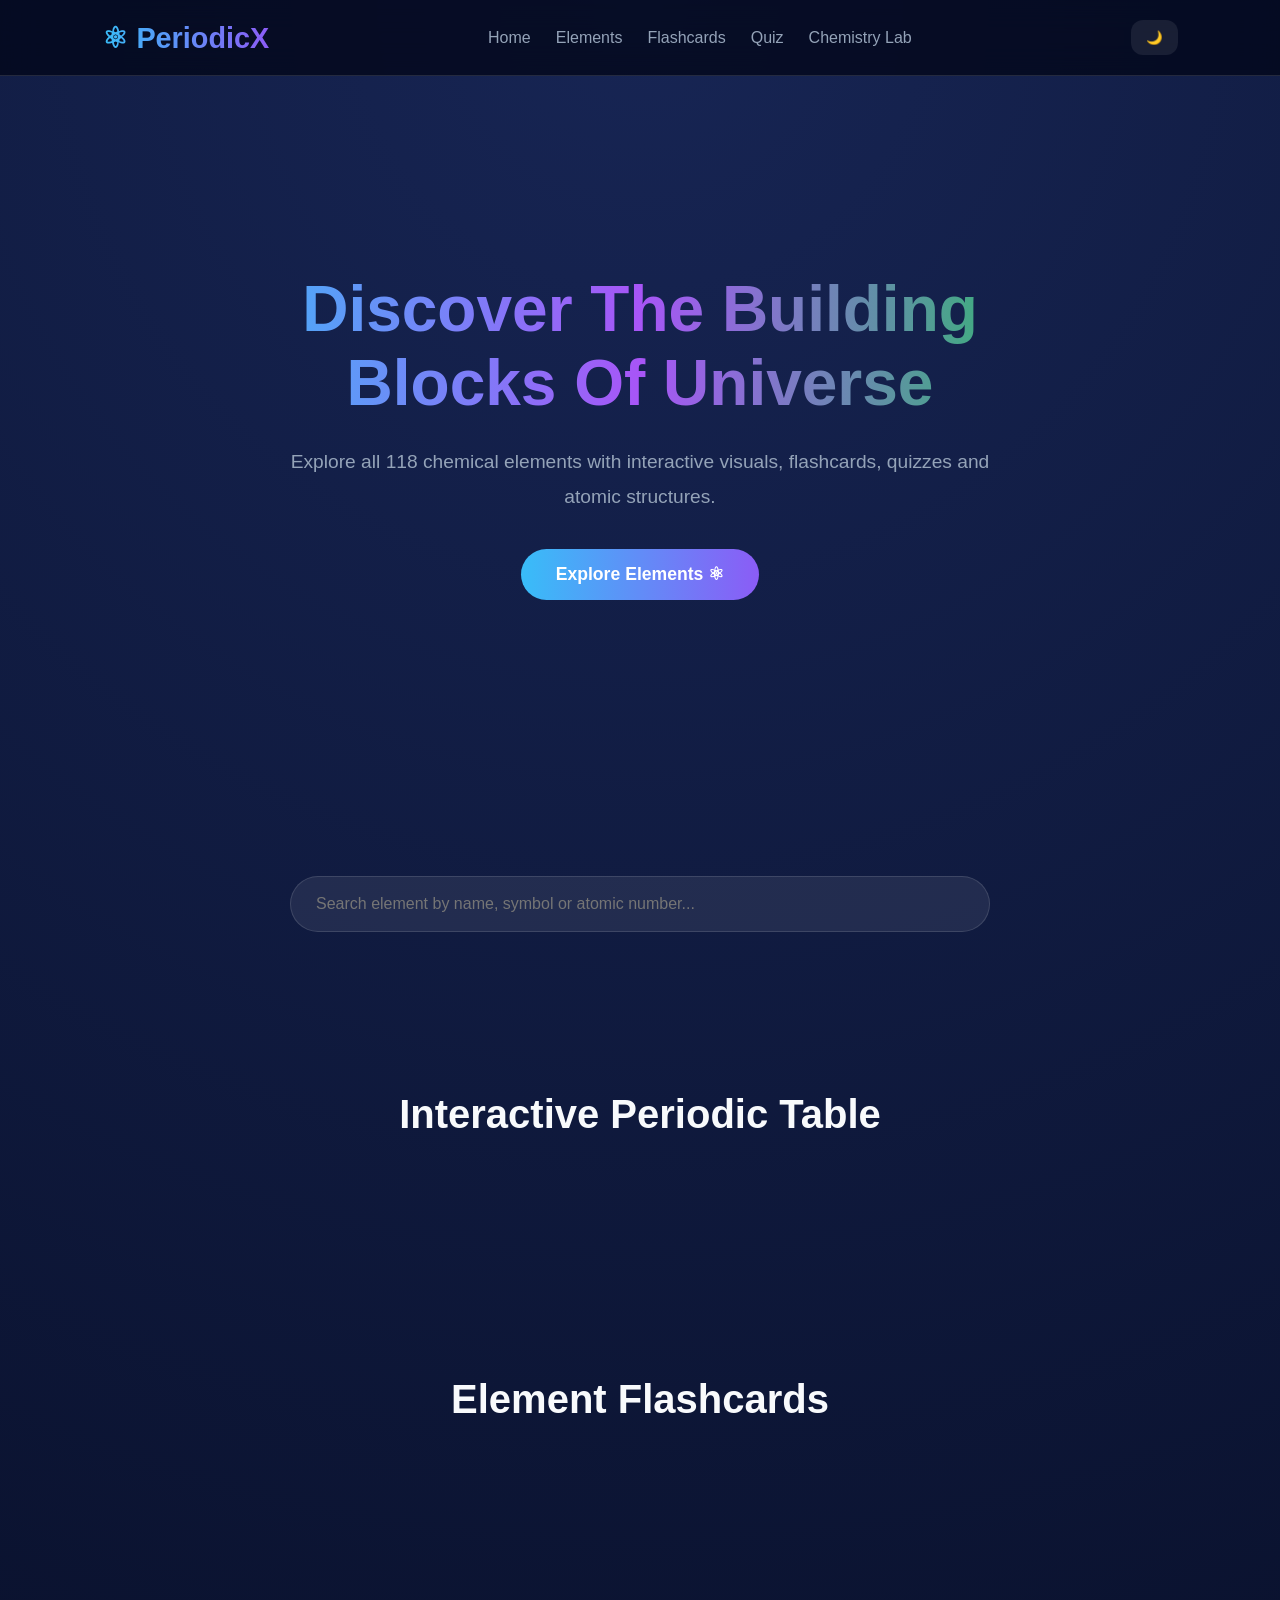
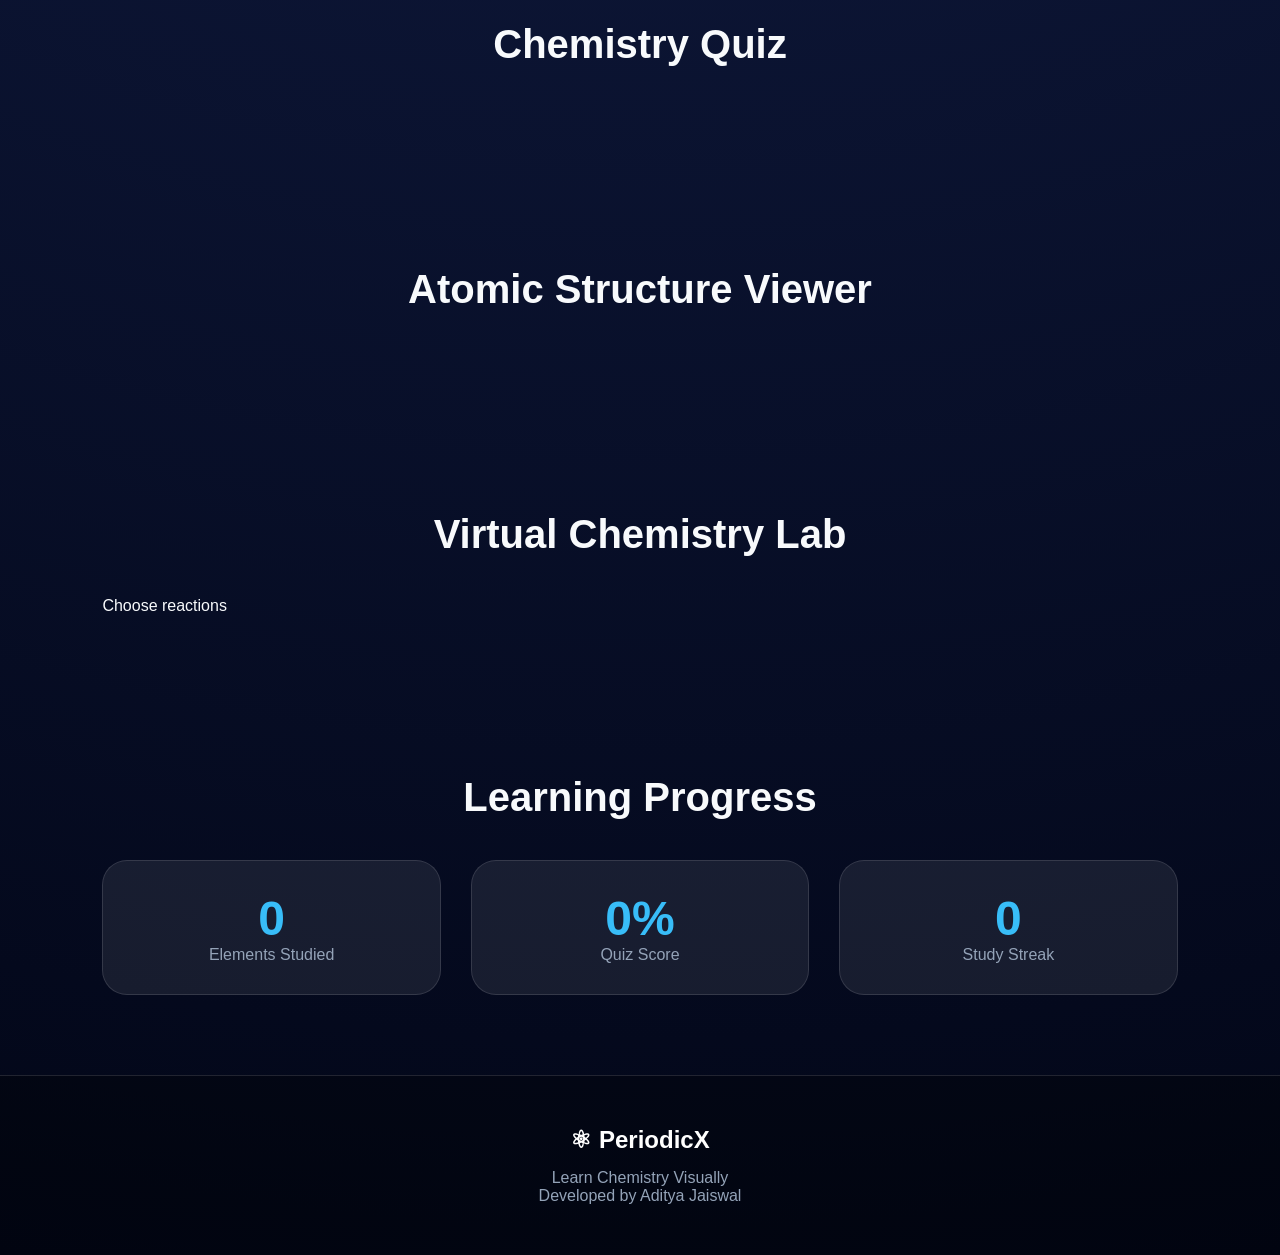
==== index.html @ 6591251f "i am updating the new code!" ====
<!DOCTYPE html>
<html lang="en">

<head>

<meta charset="UTF-8">

<meta name="viewport" content="width=device-width, initial-scale=1.0">

<title>PeriodicX | Interactive Periodic Table</title>


<!-- CSS -->

<link rel="stylesheet" href="css/style.css">

<link rel="stylesheet" href="css/periodic.css">

<link rel="stylesheet" href="css/elements.css">

<link rel="stylesheet" href="css/flashcards.css">

<link rel="stylesheet" href="css/quiz.css">

<link rel="stylesheet" href="css/atom.css">

<link rel="stylesheet" href="css/lab.css">

<link rel="stylesheet" href="css/responsive.css">


<!-- PWA -->

<link rel="manifest" href="manifest.json">


</head>


<body>


<!-- =========================
 NAVBAR
========================= -->


<header class="navbar">


<div class="logo">

⚛ PeriodicX

</div>


<nav>

<a href="#home">
Home
</a>


<a href="#elements">
Elements
</a>


<a href="#flashcards">
Flashcards
</a>


<a href="#quiz">
Quiz
</a>


<a href="#lab">
Chemistry Lab
</a>


</nav>


<button id="themeBtn">

🌙

</button>


</header>




<!-- =========================
 HERO
========================= -->


<section id="home" class="hero">


<h1>

Discover The Building Blocks Of Universe

</h1>


<p>

Explore all 118 chemical elements with
interactive visuals, flashcards,
quizzes and atomic structures.

</p>


<button class="primary-btn" onclick="scrollToElements()">

Explore Elements ⚛

</button>


</section>





<!-- =========================
 SEARCH
========================= -->


<section class="search-section">


<input 

id="searchBox"

placeholder="Search element by name, symbol or atomic number..."

>


</section>





<!-- =========================
 PERIODIC TABLE
========================= -->


<section id="elements">


<h2>

Interactive Periodic Table

</h2>


<div id="periodicTable"
class="periodic-table">


</div>


</section>





<!-- =========================
 ELEMENT DETAILS
========================= -->


<div id="elementModal"
class="modal">


<div class="modal-box">


<button id="closeModal">

✖

</button>


<div id="elementDetails">


Select an element

</div>


</div>


</div>






<!-- =========================
 FLASHCARDS
========================= -->


<section id="flashcards">


<h2>

Element Flashcards

</h2>


<div id="flashcardContainer">


</div>


</section>






<!-- =========================
 QUIZ
========================= -->


<section id="quiz">


<h2>

Chemistry Quiz

</h2>


<div id="quizContainer">


</div>


</section>






<!-- =========================
 ATOM VIEWER
========================= -->


<section id="atom">


<h2>

Atomic Structure Viewer

</h2>


<div id="atomViewer">


</div>


</section>






<!-- =========================
 CHEMISTRY LAB
========================= -->


<section id="lab">


<h2>

Virtual Chemistry Lab

</h2>


<div id="reactionArea">


Choose reactions

</div>


</section>







<!-- =========================
 DASHBOARD
========================= -->


<section class="dashboard">


<h2>

Learning Progress

</h2>


<div class="stats">


<div>

<h3 id="studiedCount">

0

</h3>

<p>

Elements Studied

</p>

</div>



<div>

<h3 id="quizScore">

0%

</h3>

<p>

Quiz Score

</p>

</div>



<div>

<h3 id="streak">

0

</h3>

<p>

Study Streak

</p>

</div>


</div>


</section>








<!-- =========================
 FOOTER
========================= -->


<footer>


<h2>

⚛ PeriodicX

</h2>


<p>

Learn Chemistry Visually

</p>


<p>

Developed by Aditya Jaiswal

</p>


</footer>





<!-- JAVASCRIPT -->


<script src="js/elements.js"></script>

<script src="js/storage.js"></script>

<script src="js/periodic.js"></script>

<script src="js/flashcards.js"></script>

<script src="js/quiz.js"></script>

<script src="js/atom.js"></script>

<script src="js/lab.js"></script>

<script src="js/app.js"></script>



</body>

</html>
---- css/style.css ----
/* =====================================================
   PERIODICX v1.0
   MAIN STYLE SYSTEM
===================================================== */



/* =========================
   ROOT VARIABLES
========================= */


:root{

    --bg:
    #020617;

    --card:
    rgba(255,255,255,0.08);

    --border:
    rgba(255,255,255,0.12);

    --text:
    #f8fafc;

    --muted:
    #94a3b8;

    --primary:
    #38bdf8;

    --secondary:
    #8b5cf6;

    --accent:
    #22c55e;

}





/* =========================
   RESET
========================= */


*{

    margin:0;

    padding:0;

    box-sizing:border-box;

    font-family:
    "Segoe UI",
    Arial,
    sans-serif;

}



html{

    scroll-behavior:smooth;

}



body{

    background:

    radial-gradient(
        circle at top,
        #172554,
        var(--bg)
    );

    color:var(--text);

    min-height:100vh;

}




a{

    text-decoration:none;

    color:inherit;

}



button{

    border:none;

    cursor:pointer;

}





/* =========================
   NAVBAR
========================= */


.navbar{


    position:sticky;

    top:0;

    z-index:1000;


    display:flex;

    justify-content:space-between;

    align-items:center;


    padding:20px 8%;


    backdrop-filter:
    blur(15px);


    background:
    rgba(2,6,23,.75);


    border-bottom:

    1px solid var(--border);


}




.logo{


    font-size:1.8rem;

    font-weight:800;


    background:

    linear-gradient(
        90deg,
        #38bdf8,
        #8b5cf6
    );


    -webkit-background-clip:text;

    color:transparent;


}





nav{


    display:flex;

    gap:25px;


}



nav a{


    color:var(--muted);

    transition:.3s;


}



nav a:hover{


    color:white;

}





#themeBtn{


    background:

    var(--card);


    color:white;


    padding:10px 15px;


    border-radius:12px;


}





/* =========================
   HERO
========================= */



.hero{


    min-height:80vh;


    display:flex;

    flex-direction:column;

    justify-content:center;

    align-items:center;


    text-align:center;


    padding:50px 10%;


}



.hero h1{


    font-size:

    clamp(2.5rem,5vw,4.5rem);


    max-width:900px;


    background:

    linear-gradient(
        90deg,
        #38bdf8,
        #a855f7,
        #22c55e
    );


    -webkit-background-clip:text;

    color:transparent;


}




.hero p{


    margin-top:25px;


    max-width:700px;


    color:var(--muted);


    font-size:1.2rem;


    line-height:1.8;


}





/* =========================
   BUTTONS
========================= */



.primary-btn{


    margin-top:35px;


    padding:

    15px 35px;


    border-radius:50px;


    background:

    linear-gradient(
        90deg,
        #38bdf8,
        #8b5cf6
    );


    color:white;


    font-size:1.1rem;


    font-weight:700;


    transition:.3s;


}



.primary-btn:hover{


    transform:

    translateY(-5px);


    box-shadow:

    0 0 30px
    rgba(56,189,248,.5);


}





/* =========================
   SECTIONS
========================= */


section{


    padding:

    80px 8%;


}



section h2{


    text-align:center;


    font-size:2.5rem;


    margin-bottom:40px;


}





/* =========================
   SEARCH
========================= */



.search-section{


    display:flex;

    justify-content:center;


}




#searchBox{


    width:min(700px,90%);


    padding:18px 25px;


    border-radius:50px;


    border:

    1px solid var(--border);


    background:

    var(--card);


    color:white;


    font-size:1rem;


    outline:none;


}




#searchBox:focus{


    border-color:

    var(--primary);


}





/* =========================
   DASHBOARD
========================= */



.dashboard{


    text-align:center;


}




.stats{


    display:grid;


    grid-template-columns:

    repeat(3,1fr);


    gap:30px;


}



.stats div{


    padding:30px;


    background:

    var(--card);


    border:

    1px solid var(--border);


    border-radius:25px;


}



.stats h3{


    font-size:3rem;


    color:

    var(--primary);


}



.stats p{


    color:

    var(--muted);


}




/* =========================
   FOOTER
========================= */



footer{


    padding:50px;


    text-align:center;


    background:

    rgba(0,0,0,.3);


    border-top:

    1px solid var(--border);


    color:

    var(--muted);


}





footer h2{


    color:white;


    margin-bottom:15px;


}





/* =========================
   ANIMATIONS
========================= */


@keyframes fadeUp{


    from{

        opacity:0;

        transform:
        translateY(30px);

    }


    to{

        opacity:1;

        transform:
        translateY(0);

    }

}



.hero{


    animation:

    fadeUp 1s ease;


}
---- css/periodic.css ----
/* =====================================================
   PERIODICX v1.0
   PERIODIC TABLE STYLE
===================================================== */



/* =========================
   PERIODIC TABLE CONTAINER
========================= */


.periodic-table{


    display:grid;


    grid-template-columns:

    repeat(18,1fr);


    gap:8px;


    max-width:1400px;


    margin:auto;


    padding:20px;


}





/* =========================
   ELEMENT CARD
========================= */


.element-card{


    min-height:90px;


    padding:10px;


    border-radius:15px;


    background:

    rgba(255,255,255,.08);


    border:

    1px solid rgba(255,255,255,.12);


    display:flex;


    flex-direction:column;


    justify-content:center;


    align-items:center;


    cursor:pointer;


    transition:.3s;


    backdrop-filter:

    blur(10px);


}





.element-card:hover{


    transform:

    translateY(-8px)
    scale(1.05);


    box-shadow:

    0 0 25px
    rgba(56,189,248,.5);


}





/* =========================
   ELEMENT TEXT
========================= */



.atomic-number{


    font-size:.75rem;


    color:#94a3b8;


    align-self:flex-start;


}



.element-symbol{


    font-size:2rem;


    font-weight:900;


}



.element-name{


    font-size:.75rem;


    color:#cbd5e1;


    text-align:center;


}





/* =========================
   CATEGORY COLORS
========================= */



.alkali-metal{


    background:

    rgba(239,68,68,.25);

}



.alkaline-earth{


    background:

    rgba(249,115,22,.25);

}



.transition-metal{


    background:

    rgba(59,130,246,.25);

}



.post-transition{


    background:

    rgba(234,179,8,.25);

}



.metalloid{


    background:

    rgba(34,197,94,.25);

}



.non-metal{


    background:

    rgba(16,185,129,.25);

}



.halogen{


    background:

    rgba(168,85,247,.25);

}



.noble-gas{


    background:

    rgba(6,182,212,.25);

}



.lanthanide{


    background:

    rgba(217,70,239,.25);

}



.actinide{


    background:

    rgba(107,114,128,.25);

}





/* =========================
   PERIOD LABELS
========================= */



.period-label{


    color:#94a3b8;


    font-weight:bold;


    display:flex;


    justify-content:center;


    align-items:center;


}





.group-label{


    color:#94a3b8;


    font-size:.8rem;


    text-align:center;


}





/* =========================
   EMPTY SPACES
========================= */


.empty-space{


    visibility:hidden;


}





/* =========================
   LANTHANIDE ACTINIDE ROWS
========================= */



.extra-elements{


    margin-top:40px;


}



.extra-elements h3{


    text-align:center;


    color:#38bdf8;


    margin-bottom:20px;


}




.extra-grid{


    display:grid;


    grid-template-columns:

    repeat(15,1fr);


    gap:8px;


}





/* =========================
   SELECTED ELEMENT
========================= */


.element-card.selected{


    border:

    2px solid #38bdf8;


    box-shadow:

    0 0 35px
    rgba(56,189,248,.7);


}






/* =========================
   RESPONSIVE
========================= */



@media(max-width:1000px){


    .periodic-table{


        overflow-x:auto;


        grid-template-columns:

        repeat(18,70px);


    }



}



@media(max-width:600px){


    .element-card{


        min-height:70px;


    }


    .element-symbol{


        font-size:1.4rem;


    }


}
---- css/elements.css ----
/* =====================================================
   PERIODICX v1.0
   ELEMENT DETAILS SYSTEM
===================================================== */



/* =========================
   MODAL BACKGROUND
========================= */


.modal{


    position:fixed;


    inset:0;


    background:

    rgba(0,0,0,.75);


    display:none;


    justify-content:center;


    align-items:center;


    z-index:2000;


    padding:20px;


}



.modal.active{


    display:flex;


}





/* =========================
   MODAL BOX
========================= */


.modal-box{


    width:min(900px,95%);


    max-height:90vh;


    overflow-y:auto;


    background:

    #0f172a;


    border:

    1px solid #334155;


    border-radius:30px;


    padding:40px;


    color:white;


    box-shadow:

    0 0 50px
    rgba(56,189,248,.4);


}




#closeModal{


    float:right;


    background:#ef4444;


    color:white;


    padding:10px 15px;


    border-radius:12px;


    font-size:1rem;


}




/* =========================
   ELEMENT HEADER
========================= */



.element-header{


    display:flex;


    align-items:center;


    gap:30px;


    margin-bottom:35px;


}





.big-symbol{


    width:120px;


    height:120px;


    display:flex;


    justify-content:center;


    align-items:center;


    border-radius:25px;


    background:

    linear-gradient(
        135deg,
        #38bdf8,
        #8b5cf6
    );


    font-size:4rem;


    font-weight:900;


}





.element-header h2{


    color:white;


    font-size:2.5rem;


}



.element-header p{


    color:#cbd5e1;


    font-size:1.1rem;


}





/* =========================
   ATOMIC INFO GRID
========================= */



.info-grid{


    display:grid;


    grid-template-columns:

    repeat(3,1fr);


    gap:20px;


}





.info-box{


    padding:25px;


    border-radius:20px;


    background:

    #1e293b;


    border:

    1px solid #334155;


}





.info-box h3{


    color:#38bdf8;


    margin-bottom:10px;


}



.info-box p{


    color:#f8fafc;


    font-size:1.1rem;


}







/* =========================
   CONFIGURATION
========================= */


.configuration-box{


    margin-top:30px;


    padding:25px;


    border-radius:20px;


    background:

    #020617;


    border:

    1px solid #38bdf8;


}



.configuration-box h3{


    color:#38bdf8;


}



.configuration-box code{


    color:#22c55e;


    font-size:1.3rem;


}





/* =========================
   USES AND FACTS
========================= */


.element-section{


    margin-top:30px;


    padding:25px;


    background:

    #1e293b;


    border-radius:20px;


}




.element-section h3{


    color:#facc15;


    margin-bottom:15px;


}



.element-section p,
.element-section li{


    color:#f8fafc;


    line-height:1.8;


}





/* =========================
   RESPONSIVE
========================= */



@media(max-width:700px){


    .info-grid{


        grid-template-columns:1fr;


    }



    .element-header{


        flex-direction:column;


        text-align:center;


    }


}
---- css/quiz.css ----
/* =====================================================
   PERIODICX v1.0
   QUIZ SYSTEM STYLE
===================================================== */



/* =========================
   QUIZ CONTAINER
========================= */


#quizContainer{


    max-width:900px;


    margin:auto;


}





/* =========================
   QUESTION CARD
========================= */


.quiz-card{


    background:

    #0f172a;


    border:

    1px solid #334155;


    border-radius:30px;


    padding:40px;


    color:white;


    box-shadow:

    0 0 30px
    rgba(56,189,248,.15);



}





.quiz-card h3{


    color:#38bdf8;


    font-size:1.8rem;


    margin-bottom:25px;


}





.quiz-question{


    font-size:1.3rem;


    color:#f8fafc;


    margin-bottom:30px;


    line-height:1.6;


}






/* =========================
   OPTIONS
========================= */


.quiz-options{


    display:grid;


    grid-template-columns:

    repeat(2,1fr);


    gap:20px;


}





.quiz-option{


    padding:18px;


    border-radius:20px;


    background:

    #1e293b;


    color:#f8fafc;


    border:

    1px solid #475569;


    font-size:1rem;


    cursor:pointer;


    transition:.3s;


}





.quiz-option:hover{


    border-color:#38bdf8;


    transform:

    translateY(-5px);


}





/* =========================
   ANSWER STATES
========================= */



.quiz-option.correct{


    background:

    rgba(34,197,94,.25);


    border-color:#22c55e;


    color:#86efac;


}



.quiz-option.wrong{


    background:

    rgba(239,68,68,.25);


    border-color:#ef4444;


    color:#fca5a5;


}






/* =========================
   QUIZ BUTTON
========================= */


.quiz-btn{


    margin-top:30px;


    padding:

    15px 35px;


    border-radius:50px;


    background:

    linear-gradient(

        90deg,

        #38bdf8,

        #8b5cf6

    );


    color:white;


    font-weight:800;


    font-size:1rem;


}







/* =========================
   SCORE BOX
========================= */



.score-box{


    margin-top:30px;


    padding:30px;


    text-align:center;


    border-radius:25px;


    background:

    #1e293b;


}



.score-box h2{


    color:#22c55e;


    font-size:3rem;


}



.score-box p{


    color:#cbd5e1;


}





/* =========================
   PROGRESS BAR
========================= */


.quiz-progress{


    height:12px;


    background:#334155;


    border-radius:50px;


    overflow:hidden;


    margin-bottom:30px;


}



.quiz-progress-fill{


    height:100%;


    width:50%;


    background:

    linear-gradient(

        90deg,

        #22c55e,

        #38bdf8

    );


}







/* =========================
   MOBILE
========================= */


@media(max-width:700px){


    .quiz-options{


        grid-template-columns:1fr;


    }


    .quiz-card{


        padding:25px;


    }


}
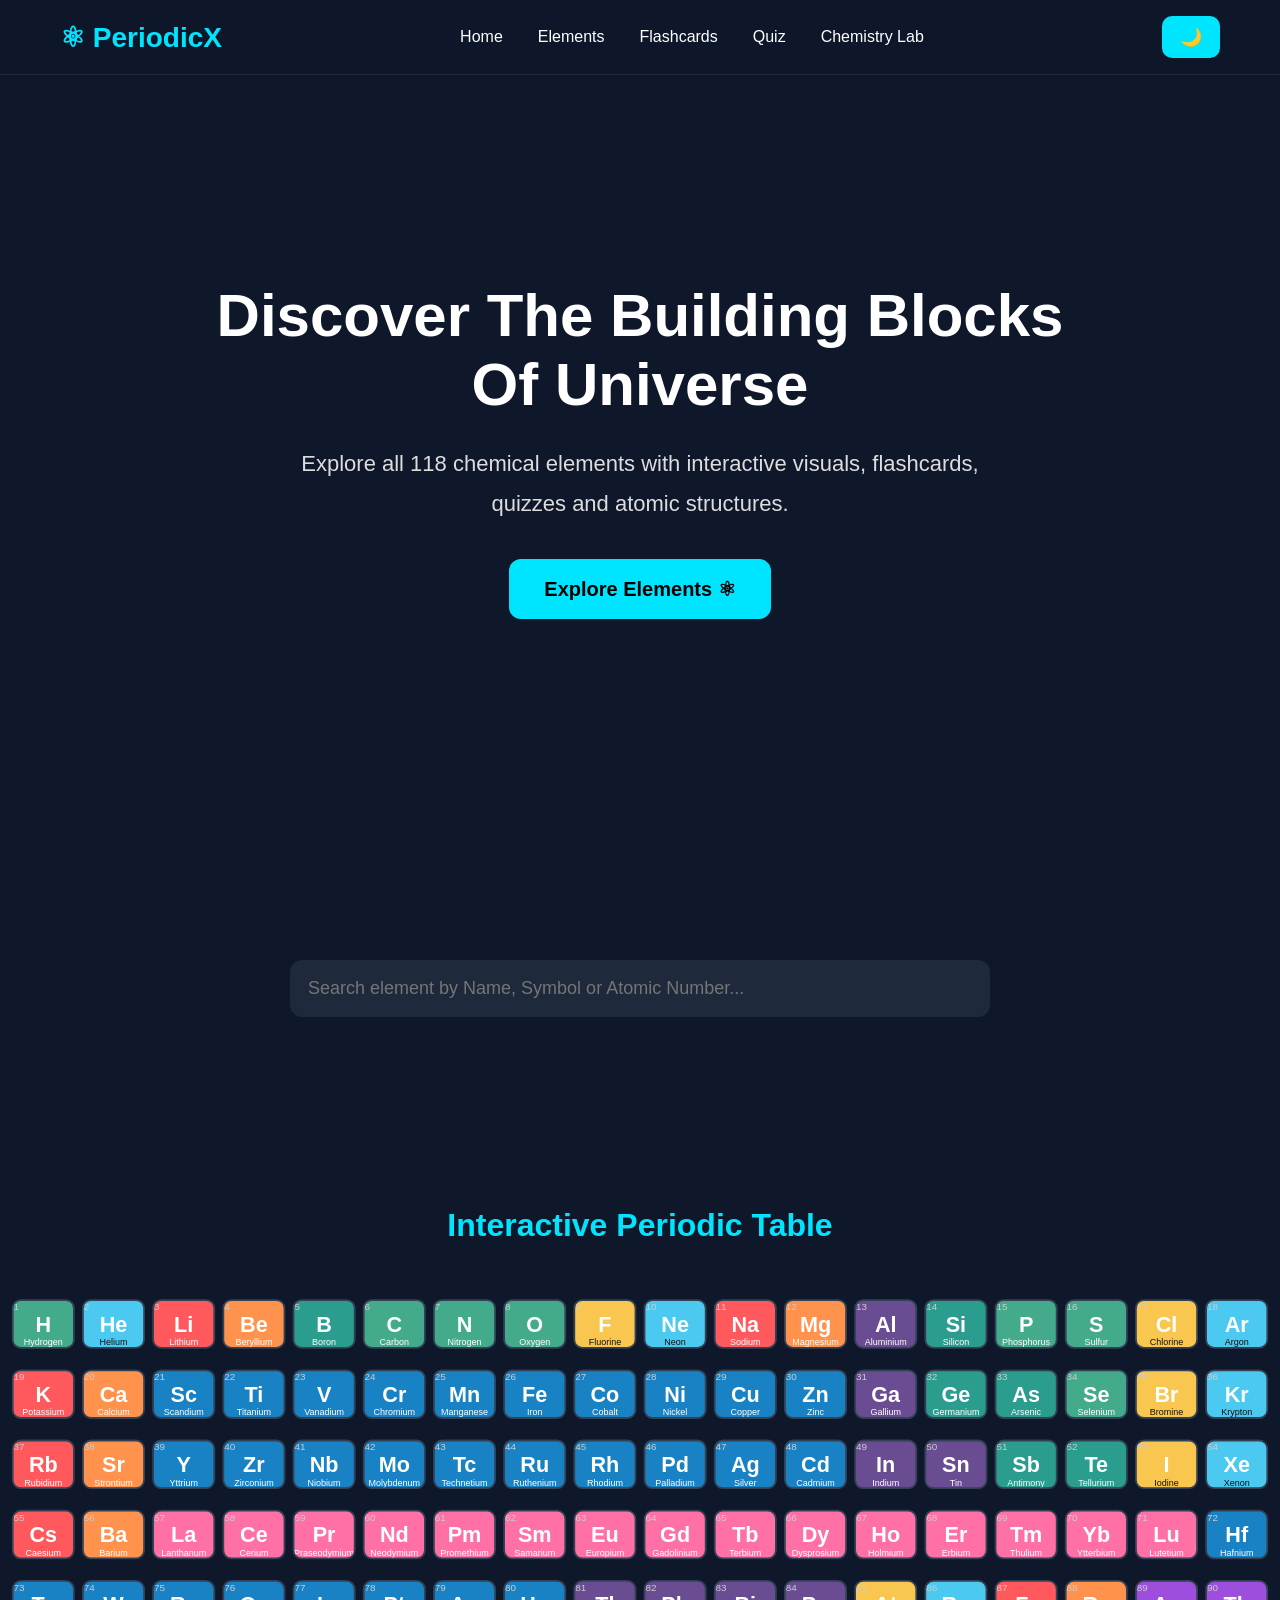
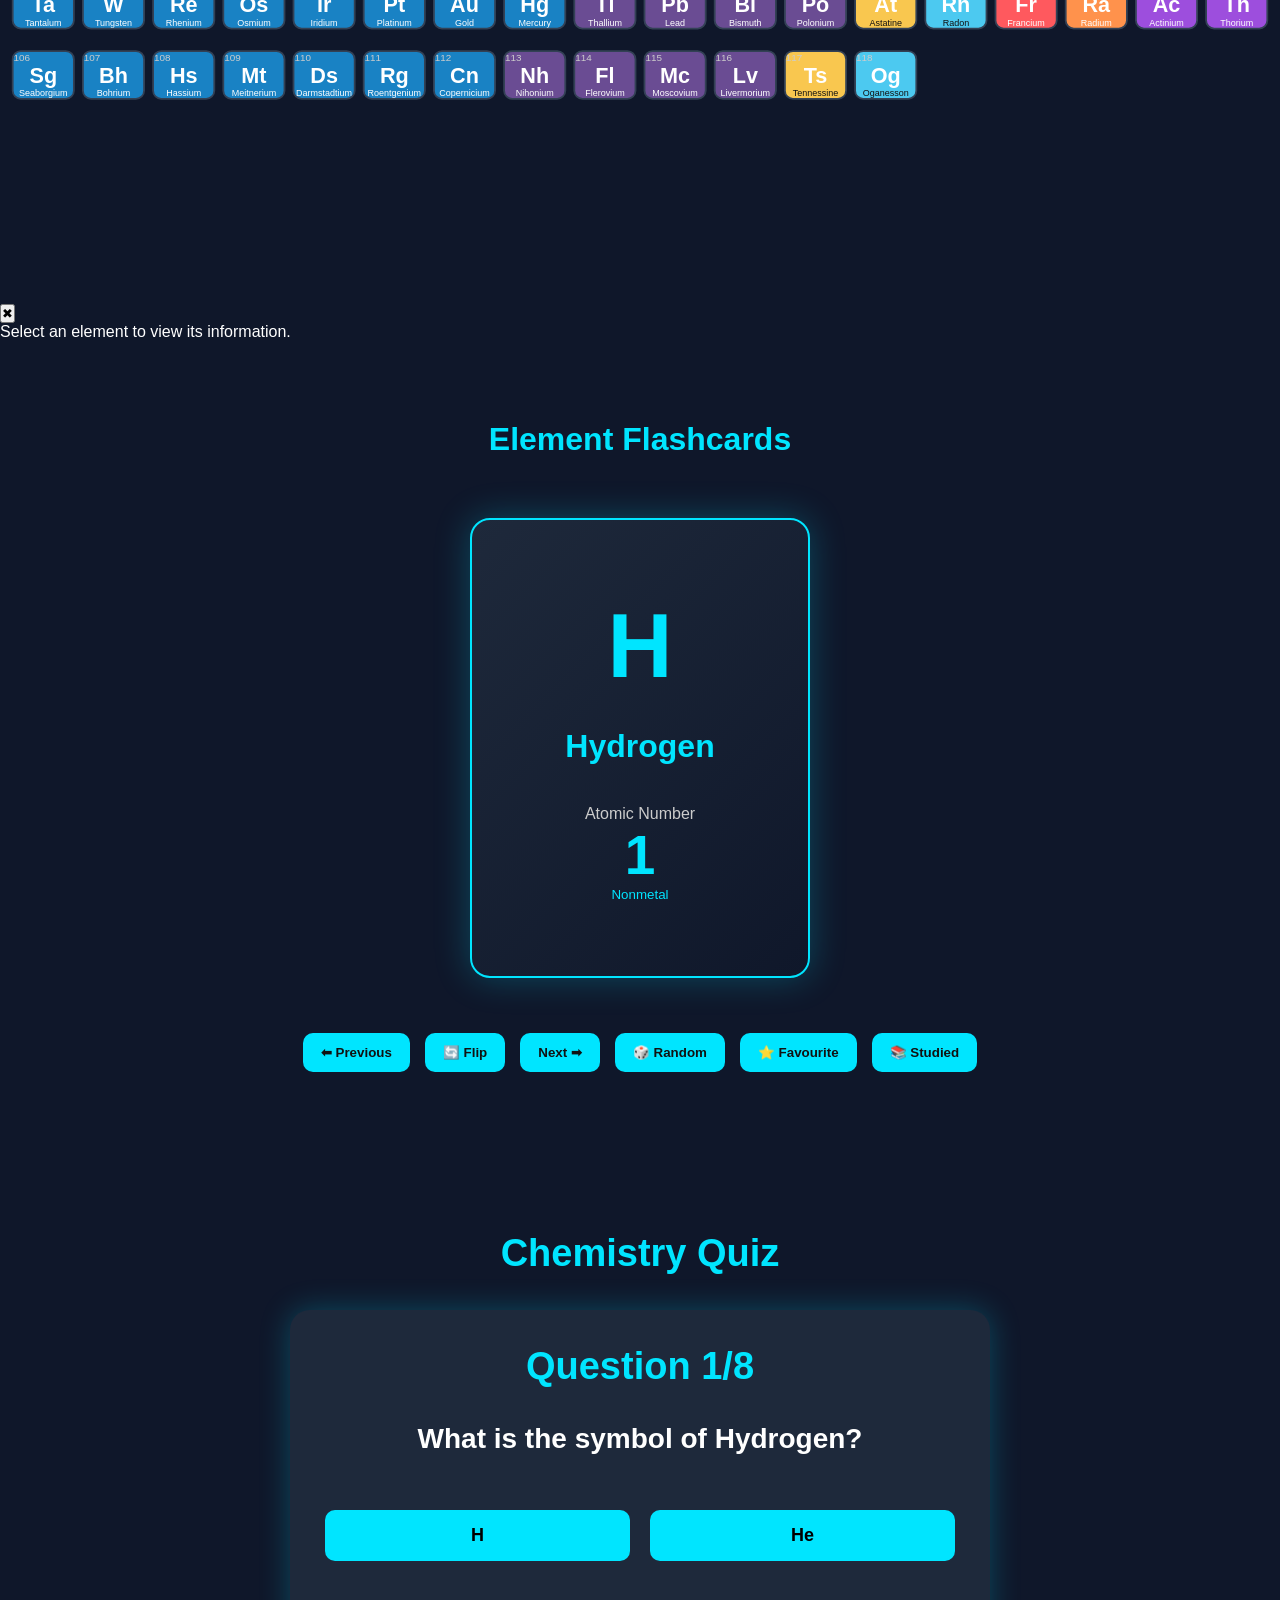
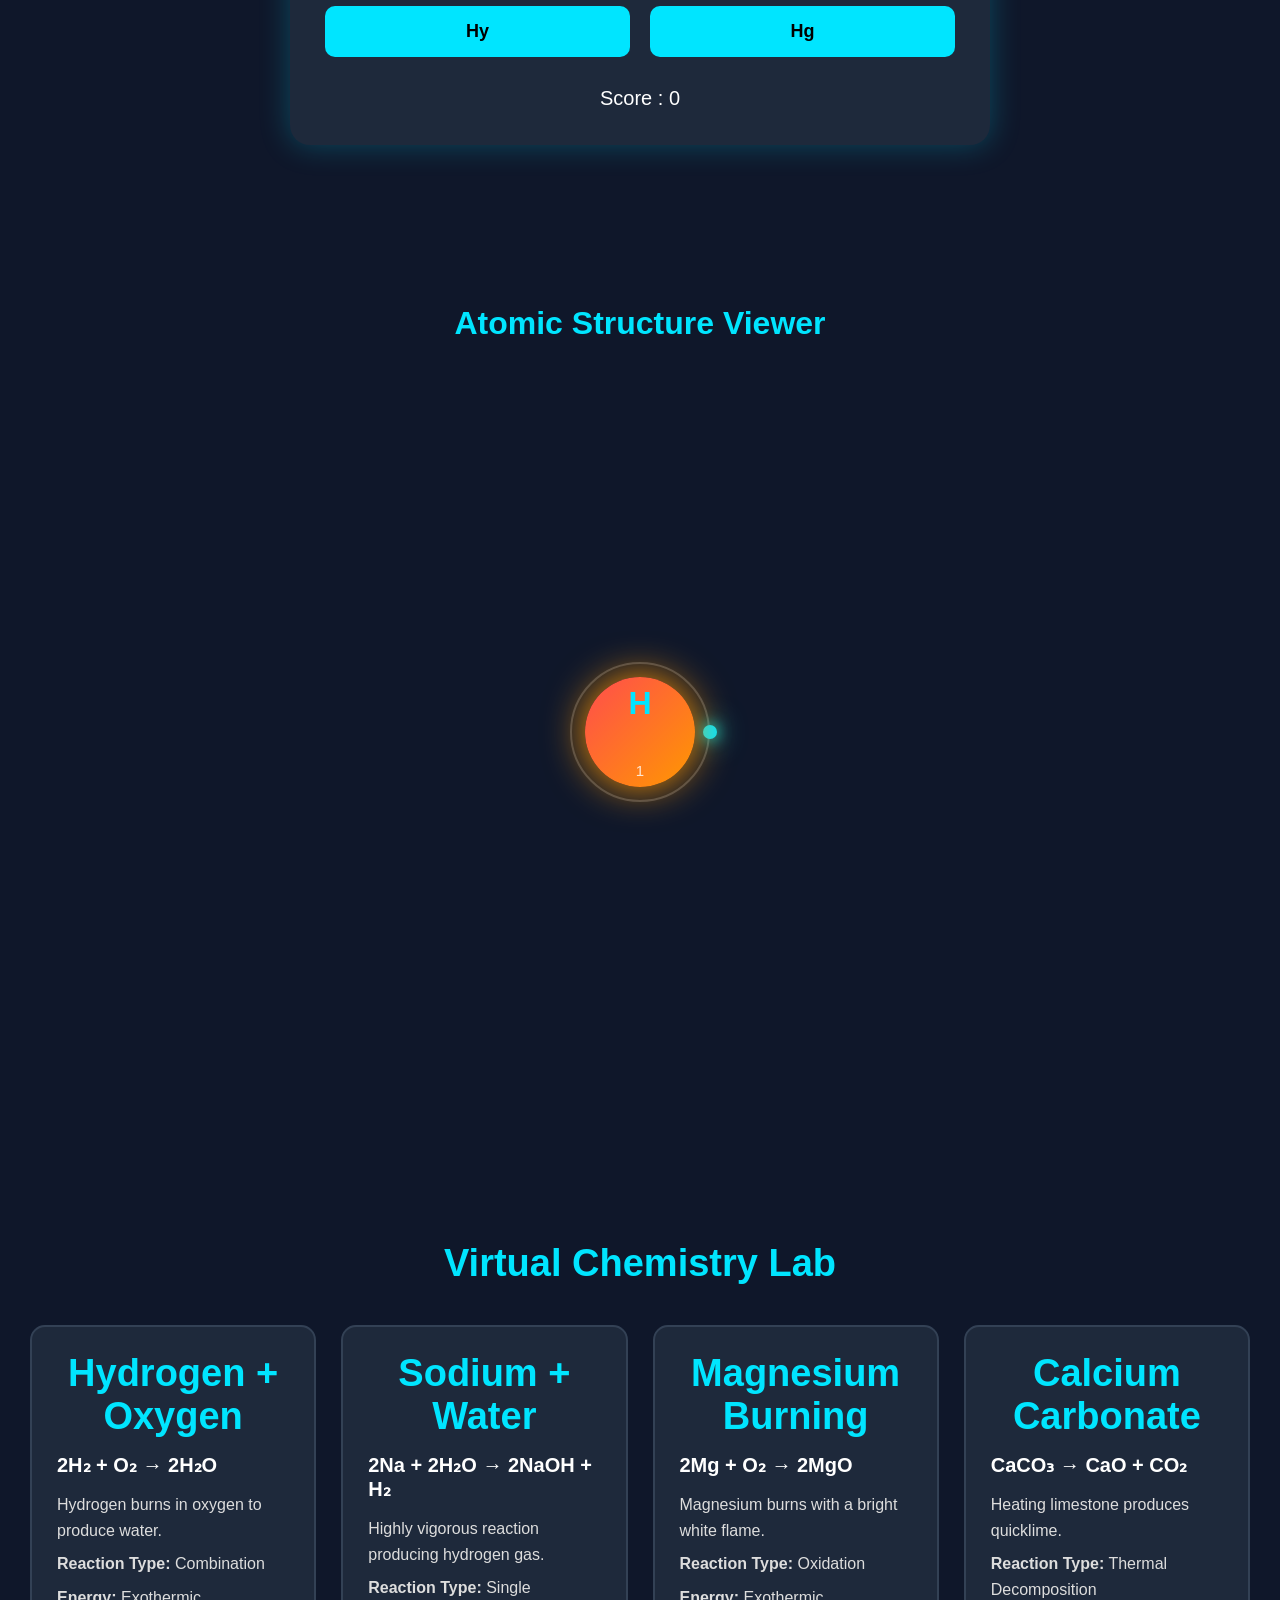
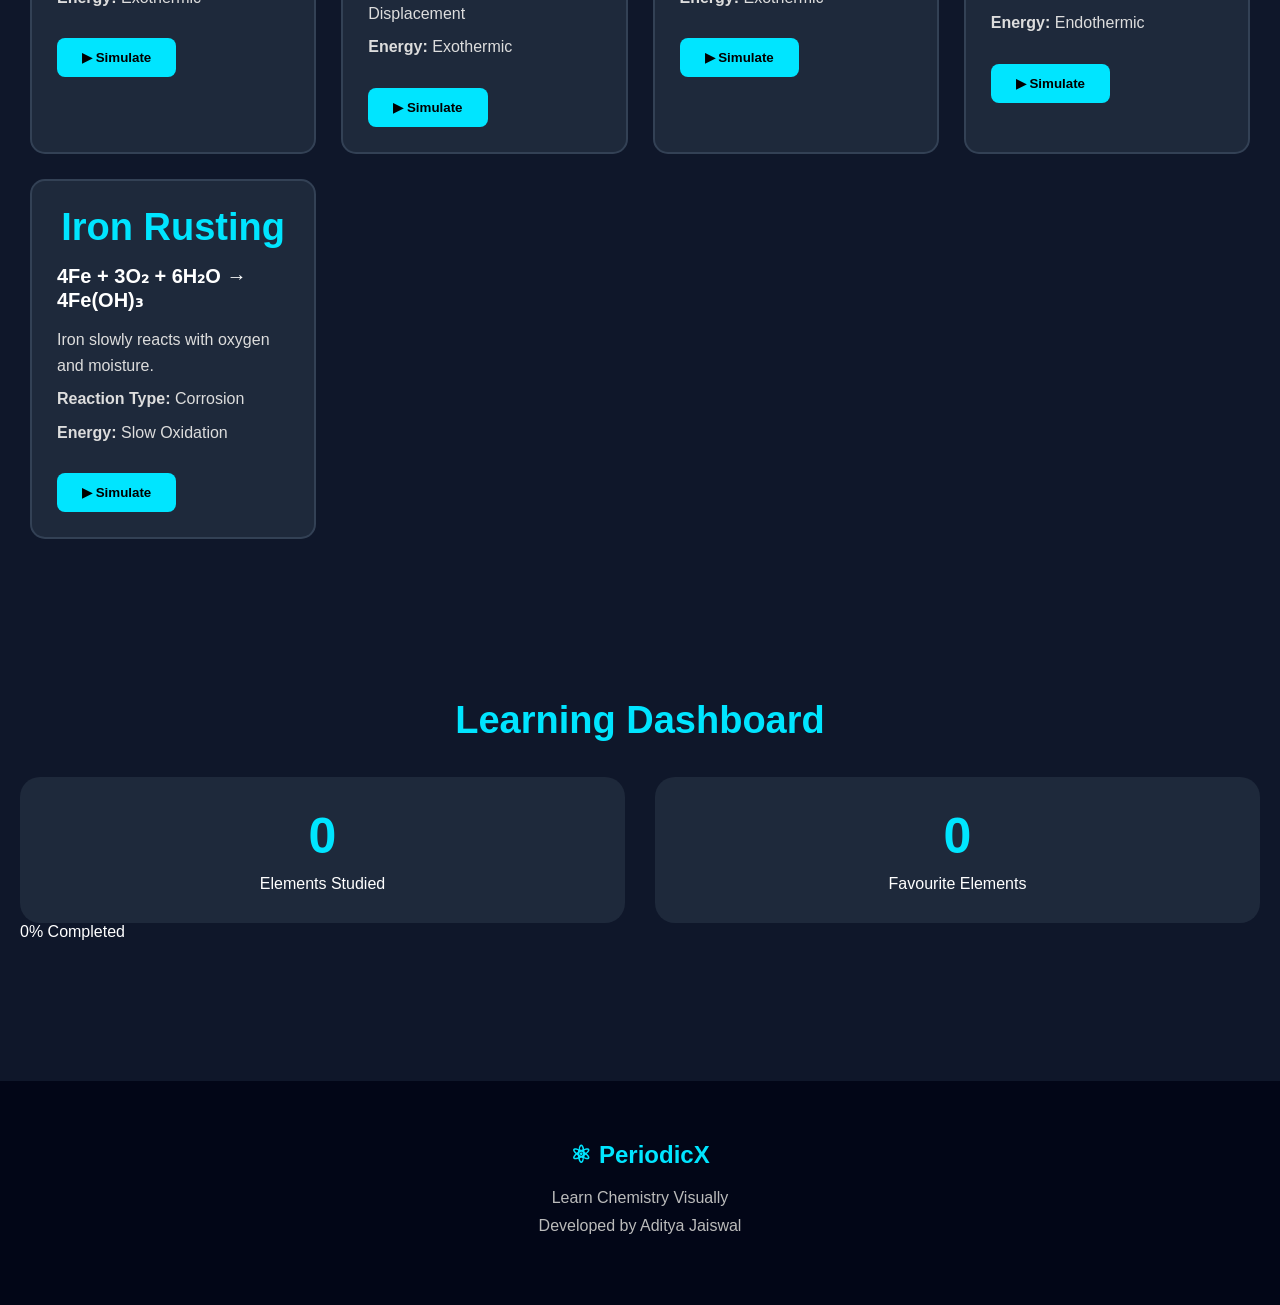
==== commit 836adc3e: "i am updating the new code!" ====
--- a/index.html
+++ b/index.html
@@ -142,12 +142,10 @@
 <section class="search-section">
 
 
-<input 
-
-id="searchBox"
-
-placeholder="Search element by name, symbol or atomic number..."
-
+<input
+id="search"
+type="text"
+placeholder="Search element by Name, Symbol or Atomic Number..."
 >
 
 
@@ -172,8 +170,7 @@
 </h2>
 
 
-<div id="periodicTable"
-class="periodic-table">
+<div id="periodic-table" class="periodic-table"></div>
 
 
 </div>
@@ -204,12 +201,12 @@
 </button>
 
 
-<div id="elementDetails">
-
-
-Select an element
-
-</div>
+<div id="element-details">
+
+Select an element to view its information.
+
+</div>
+
 
 
 </div>
@@ -229,225 +226,205 @@
 
 <section id="flashcards">
 
+<h2>Element Flashcards</h2>
+
+<div id="flashcardContainer"></div>
+
+<div class="flash-buttons">
+
+<button onclick="previousCard()">
+⬅ Previous
+</button>
+
+<button onclick="flipCard()">
+🔄 Flip
+</button>
+
+<button onclick="nextCard()">
+Next ➡
+</button>
+
+<button onclick="randomCard()">
+🎲 Random
+</button>
+
+<button onclick="favouriteCard()">
+⭐ Favourite
+</button>
+
+<button onclick="studiedCard()">
+📚 Studied
+</button>
+
+</div>
+
+</section>
+
+
+
+
+
+
+<!-- =========================
+ QUIZ
+========================= -->
+
+
+<section id="quiz">
+
 
 <h2>
 
-Element Flashcards
+Chemistry Quiz
 
 </h2>
 
 
-<div id="flashcardContainer">
-
-
-</div>
-
-
-</section>
-
-
-
-
-
-
-<!-- =========================
- QUIZ
-========================= -->
-
-
-<section id="quiz">
+<div id="quizContainer">
+
+
+</div>
+
+
+</section>
+
+
+
+
+
+
+<!-- =========================
+ ATOM VIEWER
+========================= -->
+
+
+<section id="atom">
 
 
 <h2>
 
-Chemistry Quiz
+Atomic Structure Viewer
 
 </h2>
 
 
-<div id="quizContainer">
-
-
-</div>
-
-
-</section>
-
-
-
-
-
-
-<!-- =========================
- ATOM VIEWER
-========================= -->
-
-
-<section id="atom">
+<div id="atomViewer">
+
+
+</div>
+
+
+</section>
+
+
+
+
+
+
+<!-- =========================
+ CHEMISTRY LAB
+========================= -->
+
+
+<section id="lab">
 
 
 <h2>
 
-Atomic Structure Viewer
+Virtual Chemistry Lab
 
 </h2>
 
 
-<div id="atomViewer">
-
-
-</div>
-
-
-</section>
-
-
-
-
-
-
-<!-- =========================
- CHEMISTRY LAB
-========================= -->
-
-
-<section id="lab">
+<div id="reactionArea">
+
+
+Choose reactions
+
+</div>
+
+
+</section>
+
+
+
+
+
+
+
+<!-- =========================
+ DASHBOARD
+========================= -->
+
+
+<section class="dashboard">
+
+<h2>Learning Dashboard</h2>
+
+<div class="stats">
+
+<div class="card">
+
+<h3 id="studied-count">0</h3>
+
+<p>Elements Studied</p>
+
+</div>
+
+<div class="card">
+
+<h3 id="favourite-count">0</h3>
+
+<p>Favourite Elements</p>
+
+</div>
+
+</div>
+
+<div class="progress">
+
+<div id="progress-bar"></div>
+
+</div>
+
+<p id="progress-text">0% Completed</p>
+
+</section>
+
+
+
+
+
+
+
+<!-- =========================
+ FOOTER
+========================= -->
+
+
+<footer>
 
 
 <h2>
 
-Virtual Chemistry Lab
+⚛ PeriodicX
 
 </h2>
 
 
-<div id="reactionArea">
-
-
-Choose reactions
-
-</div>
-
-
-</section>
-
-
-
-
-
-
-
-<!-- =========================
- DASHBOARD
-========================= -->
-
-
-<section class="dashboard">
-
-
-<h2>
-
-Learning Progress
-
-</h2>
-
-
-<div class="stats">
-
-
-<div>
-
-<h3 id="studiedCount">
-
-0
-
-</h3>
-
 <p>
 
-Elements Studied
+Learn Chemistry Visually
 
 </p>
 
-</div>
-
-
-
-<div>
-
-<h3 id="quizScore">
-
-0%
-
-</h3>
 
 <p>
 
-Quiz Score
+Developed by Aditya Jaiswal
 
 </p>
 
-</div>
-
-
-
-<div>
-
-<h3 id="streak">
-
-0
-
-</h3>
-
-<p>
-
-Study Streak
-
-</p>
-
-</div>
-
-
-</div>
-
-
-</section>
-
-
-
-
-
-
-
-
-<!-- =========================
- FOOTER
-========================= -->
-
-
-<footer>
-
-
-<h2>
-
-⚛ PeriodicX
-
-</h2>
-
-
-<p>
-
-Learn Chemistry Visually
-
-</p>
-
-
-<p>
-
-Developed by Aditya Jaiswal
-
-</p>
-
 
 </footer>
 
--- a/css/style.css
+++ b/css/style.css
@@ -1,676 +1,387 @@
-/* =====================================================
-   PERIODICX v1.0
-   MAIN STYLE SYSTEM
-===================================================== */
-
-
-
-/* =========================
-   ROOT VARIABLES
-========================= */
-
-
-:root{
-
-    --bg:
-    #020617;
-
-    --card:
-    rgba(255,255,255,0.08);
-
-    --border:
-    rgba(255,255,255,0.12);
-
-    --text:
-    #f8fafc;
-
-    --muted:
-    #94a3b8;
-
-    --primary:
-    #38bdf8;
-
-    --secondary:
-    #8b5cf6;
-
-    --accent:
-    #22c55e;
-
-}
-
-
-
-
-
-/* =========================
-   RESET
-========================= */
-
+/* ======================================================
+   PeriodicX v1
+   Main UI
+   Developed by Aditya Jaiswal
+====================================================== */
 
 *{
-
-    margin:0;
-
-    padding:0;
-
-    box-sizing:border-box;
-
-    font-family:
-    "Segoe UI",
-    Arial,
-    sans-serif;
-
-}
-
-
-
-html{
-
-    scroll-behavior:smooth;
-
-}
-
-
+margin:0;
+padding:0;
+box-sizing:border-box;
+scroll-behavior:smooth;
+font-family:"Poppins",sans-serif;
+}
 
 body{
 
-    background:
-
-    radial-gradient(
-        circle at top,
-        #172554,
-        var(--bg)
-    );
-
-    color:var(--text);
-
-    min-height:100vh;
-
-}
-
-
-
-
-a{
-
-    text-decoration:none;
-
-    color:inherit;
-
-}
-
-
-
-button{
-
-    border:none;
-
-    cursor:pointer;
-
-}
-
-
-
-
-
-/* =========================
-   NAVBAR
-========================= */
-
+background:#0f172a;
+color:#fff;
+
+}
+
+/* Scrollbar */
+
+::-webkit-scrollbar{
+
+width:10px;
+
+}
+
+::-webkit-scrollbar-thumb{
+
+background:#00e5ff;
+
+border-radius:20px;
+
+}
+
+/* =========================
+        Navbar
+========================= */
 
 .navbar{
 
-
-    position:sticky;
-
-    top:0;
-
-    z-index:1000;
-
-
-    display:flex;
-
-    justify-content:space-between;
-
-    align-items:center;
-
-
-    padding:20px 8%;
-
-
-    backdrop-filter:
-    blur(15px);
-
-
-    background:
-    rgba(2,6,23,.75);
-
-
-    border-bottom:
-
-    1px solid var(--border);
-
-
-}
-
-
-
+position:fixed;
+
+top:0;
+
+left:0;
+
+width:100%;
+
+height:75px;
+
+display:flex;
+
+justify-content:space-between;
+
+align-items:center;
+
+padding:0 60px;
+
+background:rgba(15,23,42,.92);
+
+backdrop-filter:blur(15px);
+
+z-index:9999;
+
+border-bottom:1px solid rgba(255,255,255,.08);
+
+}
 
 .logo{
 
-
-    font-size:1.8rem;
-
-    font-weight:800;
-
-
-    background:
-
-    linear-gradient(
-        90deg,
-        #38bdf8,
-        #8b5cf6
-    );
-
-
-    -webkit-background-clip:text;
-
-    color:transparent;
-
-
-}
-
-
-
-
+font-size:28px;
+
+font-weight:bold;
+
+color:#00e5ff;
+
+}
 
 nav{
 
-
-    display:flex;
-
-    gap:25px;
-
-
-}
-
-
+display:flex;
+
+gap:35px;
+
+}
 
 nav a{
 
-
-    color:var(--muted);
-
-    transition:.3s;
-
-
-}
-
-
+text-decoration:none;
+
+color:white;
+
+font-weight:500;
+
+transition:.3s;
+
+}
 
 nav a:hover{
 
-
-    color:white;
-
-}
-
-
-
-
+color:#00e5ff;
+
+}
 
 #themeBtn{
 
-
-    background:
-
-    var(--card);
-
-
-    color:white;
-
-
-    padding:10px 15px;
-
-
-    border-radius:12px;
-
-
-}
-
-
-
-
-
-/* =========================
-   HERO
-========================= */
-
-
+padding:10px 18px;
+
+border:none;
+
+border-radius:10px;
+
+background:#00e5ff;
+
+cursor:pointer;
+
+font-size:18px;
+
+}
+
+/* =========================
+        Hero
+========================= */
 
 .hero{
 
-
-    min-height:80vh;
-
-
-    display:flex;
-
-    flex-direction:column;
-
-    justify-content:center;
-
-    align-items:center;
-
-
-    text-align:center;
-
-
-    padding:50px 10%;
-
-
-}
-
-
+min-height:100vh;
+
+display:flex;
+
+flex-direction:column;
+
+justify-content:center;
+
+align-items:center;
+
+text-align:center;
+
+padding:100px 20px;
+
+background:
+
+linear-gradient(rgba(15,23,42,.8),rgba(15,23,42,.9)),
+url("../images/bg.jpg");
+
+background-size:cover;
+
+background-position:center;
+
+}
 
 .hero h1{
 
-
-    font-size:
-
-    clamp(2.5rem,5vw,4.5rem);
-
-
-    max-width:900px;
-
-
-    background:
-
-    linear-gradient(
-        90deg,
-        #38bdf8,
-        #a855f7,
-        #22c55e
-    );
-
-
-    -webkit-background-clip:text;
-
-    color:transparent;
-
-
-}
-
-
-
+font-size:60px;
+
+margin-bottom:25px;
+
+max-width:900px;
+
+}
 
 .hero p{
 
-
-    margin-top:25px;
-
-
-    max-width:700px;
-
-
-    color:var(--muted);
-
-
-    font-size:1.2rem;
-
-
-    line-height:1.8;
-
-
-}
-
-
-
-
-
-/* =========================
-   BUTTONS
-========================= */
-
-
+max-width:700px;
+
+font-size:22px;
+
+line-height:1.8;
+
+color:#ddd;
+
+}
 
 .primary-btn{
 
-
-    margin-top:35px;
-
-
-    padding:
-
-    15px 35px;
-
-
-    border-radius:50px;
-
-
-    background:
-
-    linear-gradient(
-        90deg,
-        #38bdf8,
-        #8b5cf6
-    );
-
-
-    color:white;
-
-
-    font-size:1.1rem;
-
-
-    font-weight:700;
-
-
-    transition:.3s;
-
-
-}
-
-
+margin-top:35px;
+
+padding:18px 35px;
+
+font-size:20px;
+
+border:none;
+
+border-radius:12px;
+
+background:#00e5ff;
+
+cursor:pointer;
+
+transition:.3s;
+
+font-weight:bold;
+
+}
 
 .primary-btn:hover{
 
-
-    transform:
-
-    translateY(-5px);
-
-
-    box-shadow:
-
-    0 0 30px
-    rgba(56,189,248,.5);
-
-
-}
-
-
-
-
-
-/* =========================
-   SECTIONS
-========================= */
-
+transform:translateY(-6px);
+
+box-shadow:0 0 30px cyan;
+
+}
+
+/* =========================
+      Search
+========================= */
+
+.search-section{
+
+display:flex;
+
+justify-content:center;
+
+padding:60px 20px;
+
+}
+
+.search-section input{
+
+width:700px;
+
+max-width:95%;
+
+padding:18px;
+
+font-size:18px;
+
+border:none;
+
+border-radius:12px;
+
+background:#1e293b;
+
+color:white;
+
+outline:none;
+
+}
+
+/* =========================
+      Section
+========================= */
 
 section{
 
-
-    padding:
-
-    80px 8%;
-
-
-}
-
-
+padding:80px 30px;
+
+}
 
 section h2{
 
-
-    text-align:center;
-
-
-    font-size:2.5rem;
-
-
-    margin-bottom:40px;
-
-
-}
-
-
-
-
-
-/* =========================
-   SEARCH
-========================= */
-
-
-
-.search-section{
-
-
-    display:flex;
-
-    justify-content:center;
-
-
-}
-
-
-
-
-#searchBox{
-
-
-    width:min(700px,90%);
-
-
-    padding:18px 25px;
-
-
-    border-radius:50px;
-
-
-    border:
-
-    1px solid var(--border);
-
-
-    background:
-
-    var(--card);
-
-
-    color:white;
-
-
-    font-size:1rem;
-
-
-    outline:none;
-
-
-}
-
-
-
-
-#searchBox:focus{
-
-
-    border-color:
-
-    var(--primary);
-
-
-}
-
-
-
-
-
-/* =========================
-   DASHBOARD
-========================= */
-
-
+text-align:center;
+
+margin-bottom:35px;
+
+font-size:38px;
+
+color:#00e5ff;
+
+}
+
+/* =========================
+     Dashboard
+========================= */
 
 .dashboard{
 
-
-    text-align:center;
-
-
-}
-
-
-
+padding:80px 20px;
+
+}
 
 .stats{
 
-
-    display:grid;
-
-
-    grid-template-columns:
-
-    repeat(3,1fr);
-
-
-    gap:30px;
-
-
-}
-
-
+display:grid;
+
+grid-template-columns:repeat(auto-fit,minmax(220px,1fr));
+
+gap:30px;
+
+}
 
 .stats div{
 
-
-    padding:30px;
-
-
-    background:
-
-    var(--card);
-
-
-    border:
-
-    1px solid var(--border);
-
-
-    border-radius:25px;
-
-
-}
-
-
+background:#1e293b;
+
+padding:30px;
+
+border-radius:20px;
+
+text-align:center;
+
+transition:.3s;
+
+}
+
+.stats div:hover{
+
+transform:translateY(-8px);
+
+box-shadow:0 0 25px cyan;
+
+}
 
 .stats h3{
 
-
-    font-size:3rem;
-
-
-    color:
-
-    var(--primary);
-
-
-}
-
-
-
-.stats p{
-
-
-    color:
-
-    var(--muted);
-
-
-}
-
-
-
-
-/* =========================
-   FOOTER
-========================= */
-
-
+font-size:50px;
+
+color:#00e5ff;
+
+margin-bottom:10px;
+
+}
+
+/* =========================
+      Footer
+========================= */
 
 footer{
 
-
-    padding:50px;
-
-
-    text-align:center;
-
-
-    background:
-
-    rgba(0,0,0,.3);
-
-
-    border-top:
-
-    1px solid var(--border);
-
-
-    color:
-
-    var(--muted);
-
-
-}
-
-
-
-
+padding:60px;
+
+text-align:center;
+
+background:#020617;
+
+margin-top:60px;
+
+}
 
 footer h2{
 
-
-    color:white;
-
-
-    margin-bottom:15px;
-
-
-}
-
-
-
-
-
-/* =========================
-   ANIMATIONS
-========================= */
-
-
-@keyframes fadeUp{
-
-
-    from{
-
-        opacity:0;
-
-        transform:
-        translateY(30px);
-
-    }
-
-
-    to{
-
-        opacity:1;
-
-        transform:
-        translateY(0);
-
-    }
-
-}
-
-
-
-.hero{
-
-
-    animation:
-
-    fadeUp 1s ease;
-
+margin-bottom:20px;
+
+color:#00e5ff;
+
+}
+
+footer p{
+
+margin:10px 0;
+
+color:#bbb;
+
+}
+
+/* =========================
+      Toast
+========================= */
+
+.toast{
+
+position:fixed;
+
+bottom:30px;
+
+right:30px;
+
+background:#00e5ff;
+
+color:#111;
+
+padding:18px 25px;
+
+border-radius:12px;
+
+font-weight:bold;
+
+opacity:0;
+
+transform:translateY(40px);
+
+transition:.4s;
+
+z-index:99999;
+
+}
+
+.toast.show{
+
+opacity:1;
+
+transform:translateY(0);
 
 }
--- a/css/elements.css
+++ b/css/elements.css
@@ -1,452 +1,235 @@
-/* =====================================================
-   PERIODICX v1.0
-   ELEMENT DETAILS SYSTEM
-===================================================== */
-
-
-
-/* =========================
-   MODAL BACKGROUND
-========================= */
-
-
-.modal{
-
-
-    position:fixed;
-
-
-    inset:0;
-
-
-    background:
-
-    rgba(0,0,0,.75);
-
-
-    display:none;
-
+/* ===================================
+   PeriodicX - Periodic Table
+=================================== */
+
+#elements{
+    width:95%;
+    margin:50px auto;
+}
+
+#elements h2{
+    text-align:center;
+    margin-bottom:30px;
+    color:#00e5ff;
+    font-size:2rem;
+}
+
+/* PERIODIC GRID */
+
+.periodic-table{
+
+    display:grid;
+
+    grid-template-columns:repeat(18,70px);
+
+    grid-auto-rows:70px;
+
+    gap:8px;
 
     justify-content:center;
 
-
     align-items:center;
 
-
-    z-index:2000;
-
+    margin:auto;
 
     padding:20px;
 
-
-}
-
-
-
-.modal.active{
-
+}
+
+/* ELEMENT CARD */
+
+.element{
+
+    background:#1e293b;
+
+    border:2px solid #334155;
+
+    border-radius:10px;
 
     display:flex;
 
-
-}
-
-
-
-
-
-/* =========================
-   MODAL BOX
-========================= */
-
-
-.modal-box{
-
-
-    width:min(900px,95%);
-
-
-    max-height:90vh;
-
-
-    overflow-y:auto;
-
-
-    background:
-
-    #0f172a;
-
-
-    border:
-
-    1px solid #334155;
-
-
-    border-radius:30px;
-
-
-    padding:40px;
-
+    flex-direction:column;
+
+    justify-content:center;
+
+    align-items:center;
+
+    cursor:pointer;
+
+    transition:.3s;
+
+    color:#fff;
+
+    overflow:hidden;
+
+}
+
+.element:hover{
+
+    transform:scale(1.08);
+
+    box-shadow:0 0 20px cyan;
+
+    border-color:#00e5ff;
+
+}
+
+/* Atomic Number */
+
+.atomic-number{
+
+    font-size:11px;
+
+    color:#ccc;
+
+}
+
+/* Symbol */
+
+.symbol{
+
+    font-size:24px;
+
+    font-weight:bold;
 
     color:white;
 
-
-    box-shadow:
-
-    0 0 50px
-    rgba(56,189,248,.4);
-
-
-}
-
-
-
-
-#closeModal{
-
-
-    float:right;
-
-
-    background:#ef4444;
-
-
-    color:white;
-
-
-    padding:10px 15px;
-
-
-    border-radius:12px;
-
-
-    font-size:1rem;
-
-
-}
-
-
-
-
-/* =========================
-   ELEMENT HEADER
-========================= */
-
-
-
-.element-header{
-
-
-    display:flex;
-
-
-    align-items:center;
-
-
-    gap:30px;
-
-
-    margin-bottom:35px;
-
-
-}
-
-
-
-
-
-.big-symbol{
-
-
-    width:120px;
-
-
-    height:120px;
-
-
-    display:flex;
-
-
-    justify-content:center;
-
-
-    align-items:center;
-
-
-    border-radius:25px;
-
-
-    background:
-
-    linear-gradient(
-        135deg,
-        #38bdf8,
-        #8b5cf6
-    );
-
-
-    font-size:4rem;
-
-
-    font-weight:900;
-
-
-}
-
-
-
-
-
-.element-header h2{
-
-
-    color:white;
-
-
-    font-size:2.5rem;
-
-
-}
-
-
-
-.element-header p{
-
-
-    color:#cbd5e1;
-
-
-    font-size:1.1rem;
-
-
-}
-
-
-
-
-
-/* =========================
-   ATOMIC INFO GRID
-========================= */
-
-
-
-.info-grid{
-
-
-    display:grid;
-
-
-    grid-template-columns:
-
-    repeat(3,1fr);
-
-
-    gap:20px;
-
-
-}
-
-
-
-
-
-.info-box{
-
-
-    padding:25px;
-
-
-    border-radius:20px;
-
-
-    background:
-
-    #1e293b;
-
-
-    border:
-
-    1px solid #334155;
-
-
-}
-
-
-
-
-
-.info-box h3{
-
-
-    color:#38bdf8;
-
-
-    margin-bottom:10px;
-
-
-}
-
-
-
-.info-box p{
-
-
-    color:#f8fafc;
-
-
-    font-size:1.1rem;
-
-
-}
-
-
-
-
-
-
-
-/* =========================
-   CONFIGURATION
-========================= */
-
-
-.configuration-box{
-
-
-    margin-top:30px;
-
-
-    padding:25px;
-
-
-    border-radius:20px;
-
-
-    background:
-
-    #020617;
-
-
-    border:
-
-    1px solid #38bdf8;
-
-
-}
-
-
-
-.configuration-box h3{
-
-
-    color:#38bdf8;
-
-
-}
-
-
-
-.configuration-box code{
-
-
-    color:#22c55e;
-
-
-    font-size:1.3rem;
-
-
-}
-
-
-
-
-
-/* =========================
-   USES AND FACTS
-========================= */
-
-
-.element-section{
-
-
-    margin-top:30px;
-
-
-    padding:25px;
-
-
-    background:
-
-    #1e293b;
-
-
-    border-radius:20px;
-
-
-}
-
-
-
-
-.element-section h3{
-
-
-    color:#facc15;
-
-
-    margin-bottom:15px;
-
-
-}
-
-
-
-.element-section p,
-.element-section li{
-
-
-    color:#f8fafc;
-
-
-    line-height:1.8;
-
-
-}
-
-
-
-
-
-/* =========================
-   RESPONSIVE
-========================= */
-
-
+}
+
+/* Name */
+
+.name{
+
+    font-size:10px;
+
+    text-align:center;
+
+}
+
+/* Mass */
+
+.mass{
+
+    font-size:9px;
+
+    color:#aaa;
+
+}
+
+/* CATEGORY COLOURS */
+
+.alkali{
+
+    background:#ff595e;
+
+}
+
+.alkaline{
+
+    background:#ff924c;
+
+}
+
+.transition{
+
+    background:#1982c4;
+
+}
+
+.post{
+
+    background:#6a4c93;
+
+}
+
+.metalloid{
+
+    background:#2a9d8f;
+
+}
+
+.nonmetal{
+
+    background:#43aa8b;
+
+}
+
+.halogen{
+
+    background:#f9c74f;
+
+    color:#111;
+
+}
+
+.noble{
+
+    background:#4cc9f0;
+
+    color:#111;
+
+}
+
+.lanthanide{
+
+    background:#ff70a6;
+
+}
+
+.actinide{
+
+    background:#9d4edd;
+
+}
+
+/* RESPONSIVE */
+
+@media(max-width:1400px){
+
+.periodic-table{
+
+transform:scale(.9);
+
+transform-origin:top center;
+
+}
+
+}
+
+@media(max-width:1100px){
+
+.periodic-table{
+
+transform:scale(.75);
+
+}
+
+}
+
+@media(max-width:900px){
+
+.periodic-table{
+
+transform:scale(.6);
+
+}
+
+}
 
 @media(max-width:700px){
 
-
-    .info-grid{
-
-
-        grid-template-columns:1fr;
-
-
-    }
-
-
-
-    .element-header{
-
-
-        flex-direction:column;
-
-
-        text-align:center;
-
-
-    }
-
-
-}+.periodic-table{
+
+display:grid;
+
+grid-template-columns:repeat(18,72px);
+
+grid-template-rows:repeat(10,72px);
+
+gap:8px;
+
+justify-content:center;
+
+padding:20px;
+
+} }
--- a/css/flashcards.css
+++ b/css/flashcards.css
@@ -0,0 +1,312 @@
+/* =====================================================
+   PeriodicX v1
+   Professional Flashcards
+   Developed by Aditya Jaiswal
+===================================================== */
+
+#flashcards{
+
+    width:100%;
+
+    padding:80px 20px;
+
+    text-align:center;
+
+}
+
+#flashcards h2{
+
+    color:#00e5ff;
+
+    margin-bottom:40px;
+
+    font-size:2rem;
+
+}
+
+/* ===========================
+      Container
+=========================== */
+
+#flashcardContainer{
+
+    display:flex;
+
+    justify-content:center;
+
+    align-items:center;
+
+    perspective:1200px;
+
+    min-height:500px;
+
+}
+
+/* ===========================
+      Card
+=========================== */
+
+.flash-card{
+
+    position:relative;
+
+    width:340px;
+
+    height:460px;
+
+    transform-style:preserve-3d;
+
+    transition:transform .8s;
+
+    cursor:pointer;
+
+}
+
+.flash-card.flipped{
+
+    transform:rotateY(180deg);
+
+}
+
+/* ===========================
+      Front & Back
+=========================== */
+
+.flash-front,
+.flash-back{
+
+    position:absolute;
+
+    width:100%;
+
+    height:100%;
+
+    border-radius:20px;
+
+    backface-visibility:hidden;
+
+    overflow:hidden;
+
+    display:flex;
+
+    flex-direction:column;
+
+    justify-content:center;
+
+    align-items:center;
+
+    box-shadow:
+
+        0 0 35px rgba(0,229,255,.25);
+
+}
+
+/* ===========================
+      Front
+=========================== */
+
+.flash-front{
+
+    background:linear-gradient(135deg,#1e293b,#0f172a);
+
+    border:2px solid #00e5ff;
+
+}
+
+.flash-front .symbol{
+
+    font-size:90px;
+
+    font-weight:bold;
+
+    color:#00e5ff;
+
+    margin-bottom:20px;
+
+}
+
+.flash-front h2{
+
+    color:white;
+
+    margin:10px 0;
+
+}
+
+.flash-front h1{
+
+    font-size:55px;
+
+    color:#00e5ff;
+
+}
+
+.flash-front p{
+
+    color:#ccc;
+
+}
+
+.flash-front small{
+
+    color:#00e5ff;
+
+}
+
+/* ===========================
+      Back
+=========================== */
+
+.flash-back{
+
+    background:#111827;
+
+    border:2px solid #00e5ff;
+
+    transform:rotateY(180deg);
+
+    padding:25px;
+
+    box-sizing:border-box;
+
+    overflow:auto;
+
+}
+
+.flash-back h2{
+
+    color:#00e5ff;
+
+    margin-bottom:15px;
+
+}
+
+.flash-back p{
+
+    color:#fff;
+
+    margin:8px 0;
+
+    line-height:1.6;
+
+}
+
+.flash-back hr{
+
+    width:100%;
+
+    border:none;
+
+    border-top:1px solid rgba(255,255,255,.15);
+
+    margin:10px 0;
+
+}
+
+.flash-back code{
+
+    background:#0f172a;
+
+    color:#00e5ff;
+
+    padding:8px 12px;
+
+    border-radius:8px;
+
+    display:block;
+
+    margin-top:10px;
+
+    word-break:break-word;
+
+}
+
+/* ===========================
+      Buttons
+=========================== */
+
+.flash-buttons{
+
+    display:flex;
+
+    justify-content:center;
+
+    flex-wrap:wrap;
+
+    gap:15px;
+
+    margin-top:35px;
+
+}
+
+.flash-buttons button{
+
+    background:#00e5ff;
+
+    color:#111;
+
+    border:none;
+
+    padding:12px 18px;
+
+    border-radius:10px;
+
+    cursor:pointer;
+
+    font-weight:bold;
+
+    transition:.3s;
+
+}
+
+.flash-buttons button:hover{
+
+    transform:translateY(-3px);
+
+    box-shadow:0 0 20px cyan;
+
+}
+
+/* ===========================
+      Hover
+=========================== */
+
+.flash-card:hover{
+
+    transform:scale(1.03);
+
+}
+
+.flash-card.flipped:hover{
+
+    transform:rotateY(180deg) scale(1.03);
+
+}
+
+/* ===========================
+      Responsive
+=========================== */
+
+@media(max-width:600px){
+
+.flash-card{
+
+width:300px;
+
+height:420px;
+
+}
+
+.flash-front .symbol{
+
+font-size:70px;
+
+}
+
+.flash-front h1{
+
+font-size:45px;
+
+}
+
+}
--- a/css/quiz.css
+++ b/css/quiz.css
@@ -1,419 +1,103 @@
-/* =====================================================
-   PERIODICX v1.0
-   QUIZ SYSTEM STYLE
-===================================================== */
+#quiz{
 
+padding:80px 20px;
 
-
-/* =========================
-   QUIZ CONTAINER
-========================= */
-
-
-#quizContainer{
-
-
-    max-width:900px;
-
-
-    margin:auto;
-
+text-align:center;
 
 }
 
-
-
-
-
-/* =========================
-   QUESTION CARD
-========================= */
-
-
 .quiz-card{
 
+max-width:700px;
 
-    background:
+margin:auto;
 
-    #0f172a;
+background:#1e293b;
 
+padding:35px;
 
-    border:
+border-radius:20px;
 
-    1px solid #334155;
-
-
-    border-radius:30px;
-
-
-    padding:40px;
-
-
-    color:white;
-
-
-    box-shadow:
-
-    0 0 30px
-    rgba(56,189,248,.15);
-
-
+box-shadow:0 0 30px rgba(0,229,255,.25);
 
 }
 
+.quiz-card h2{
 
+color:#00e5ff;
 
-
+}
 
 .quiz-card h3{
 
+margin:30px 0;
 
-    color:#38bdf8;
-
-
-    font-size:1.8rem;
-
-
-    margin-bottom:25px;
-
+font-size:28px;
 
 }
 
+.options{
 
+display:grid;
 
+grid-template-columns:1fr 1fr;
 
+gap:20px;
 
-.quiz-question{
-
-
-    font-size:1.3rem;
-
-
-    color:#f8fafc;
-
-
-    margin-bottom:30px;
-
-
-    line-height:1.6;
-
+margin-top:30px;
 
 }
 
+.options button{
 
+padding:18px;
 
+font-size:18px;
 
+border:none;
 
+border-radius:12px;
 
-/* =========================
-   OPTIONS
-========================= */
+cursor:pointer;
 
+background:#00e5ff;
 
-.quiz-options{
+transition:.3s;
 
-
-    display:grid;
-
-
-    grid-template-columns:
-
-    repeat(2,1fr);
-
-
-    gap:20px;
-
+font-weight:bold;
 
 }
 
+.options button:hover{
 
+transform:translateY(-4px);
 
-
-
-.quiz-option{
-
-
-    padding:18px;
-
-
-    border-radius:20px;
-
-
-    background:
-
-    #1e293b;
-
-
-    color:#f8fafc;
-
-
-    border:
-
-    1px solid #475569;
-
-
-    font-size:1rem;
-
-
-    cursor:pointer;
-
-
-    transition:.3s;
-
+box-shadow:0 0 20px cyan;
 
 }
 
+.quiz-footer{
 
+margin-top:30px;
 
-
-
-.quiz-option:hover{
-
-
-    border-color:#38bdf8;
-
-
-    transform:
-
-    translateY(-5px);
-
+font-size:20px;
 
 }
 
+.quiz-card button{
 
+padding:15px 30px;
 
+margin-top:25px;
 
+font-size:18px;
 
-/* =========================
-   ANSWER STATES
-========================= */
+border:none;
 
+border-radius:10px;
 
+background:#00e5ff;
 
-.quiz-option.correct{
-
-
-    background:
-
-    rgba(34,197,94,.25);
-
-
-    border-color:#22c55e;
-
-
-    color:#86efac;
-
-
-}
-
-
-
-.quiz-option.wrong{
-
-
-    background:
-
-    rgba(239,68,68,.25);
-
-
-    border-color:#ef4444;
-
-
-    color:#fca5a5;
-
-
-}
-
-
-
-
-
-
-/* =========================
-   QUIZ BUTTON
-========================= */
-
-
-.quiz-btn{
-
-
-    margin-top:30px;
-
-
-    padding:
-
-    15px 35px;
-
-
-    border-radius:50px;
-
-
-    background:
-
-    linear-gradient(
-
-        90deg,
-
-        #38bdf8,
-
-        #8b5cf6
-
-    );
-
-
-    color:white;
-
-
-    font-weight:800;
-
-
-    font-size:1rem;
-
-
-}
-
-
-
-
-
-
-
-/* =========================
-   SCORE BOX
-========================= */
-
-
-
-.score-box{
-
-
-    margin-top:30px;
-
-
-    padding:30px;
-
-
-    text-align:center;
-
-
-    border-radius:25px;
-
-
-    background:
-
-    #1e293b;
-
-
-}
-
-
-
-.score-box h2{
-
-
-    color:#22c55e;
-
-
-    font-size:3rem;
-
-
-}
-
-
-
-.score-box p{
-
-
-    color:#cbd5e1;
-
-
-}
-
-
-
-
-
-/* =========================
-   PROGRESS BAR
-========================= */
-
-
-.quiz-progress{
-
-
-    height:12px;
-
-
-    background:#334155;
-
-
-    border-radius:50px;
-
-
-    overflow:hidden;
-
-
-    margin-bottom:30px;
-
-
-}
-
-
-
-.quiz-progress-fill{
-
-
-    height:100%;
-
-
-    width:50%;
-
-
-    background:
-
-    linear-gradient(
-
-        90deg,
-
-        #22c55e,
-
-        #38bdf8
-
-    );
-
-
-}
-
-
-
-
-
-
-
-/* =========================
-   MOBILE
-========================= */
-
-
-@media(max-width:700px){
-
-
-    .quiz-options{
-
-
-        grid-template-columns:1fr;
-
-
-    }
-
-
-    .quiz-card{
-
-
-        padding:25px;
-
-
-    }
-
+cursor:pointer;
 
 }
--- a/css/atom.css
+++ b/css/atom.css
@@ -0,0 +1,192 @@
+/* =====================================================
+   PeriodicX v1
+   Animated Bohr Model
+===================================================== */
+
+#atom{
+    width:100%;
+    padding:80px 20px;
+    text-align:center;
+}
+
+#atom h2{
+    color:#00e5ff;
+    margin-bottom:40px;
+    font-size:2rem;
+}
+
+#atomViewer{
+
+    position:relative;
+
+    width:700px;
+
+    height:700px;
+
+    margin:auto;
+
+    display:flex;
+
+    justify-content:center;
+
+    align-items:center;
+
+    overflow:hidden;
+
+}
+
+/* ===========================
+      Nucleus
+=========================== */
+
+.nucleus{
+
+    position:absolute;
+
+    width:110px;
+
+    height:110px;
+
+    border-radius:50%;
+
+    background:linear-gradient(135deg,#ff4d4d,#ff9800);
+
+    display:flex;
+
+    flex-direction:column;
+
+    justify-content:center;
+
+    align-items:center;
+
+    color:#fff;
+
+    z-index:999;
+
+    box-shadow:0 0 40px #ff9800;
+
+}
+
+.nucleus h2{
+
+    margin:0;
+
+    font-size:34px;
+
+}
+
+.nucleus span{
+
+    font-size:15px;
+
+    opacity:.8;
+
+}
+
+/* ===========================
+      Orbit Shell
+=========================== */
+
+.shell{
+
+    position:absolute;
+
+    border:2px solid rgba(255,255,255,.2);
+
+    border-radius:50%;
+
+    display:flex;
+
+    justify-content:center;
+
+    align-items:center;
+
+    animation:rotateOrbit linear infinite;
+
+}
+
+/* ===========================
+      Electron
+=========================== */
+
+.electron{
+
+    position:absolute;
+
+    width:14px;
+
+    height:14px;
+
+    border-radius:50%;
+
+    background:#00e5ff;
+
+    box-shadow:
+
+        0 0 15px cyan,
+
+        0 0 30px cyan;
+
+}
+
+/* ===========================
+      Orbit Animation
+=========================== */
+
+@keyframes rotateOrbit{
+
+    from{
+
+        transform:rotate(0deg);
+
+    }
+
+    to{
+
+        transform:rotate(360deg);
+
+    }
+
+}
+
+/* ===========================
+      Responsive
+=========================== */
+
+@media(max-width:900px){
+
+#atomViewer{
+
+width:500px;
+
+height:500px;
+
+}
+
+}
+
+@media(max-width:650px){
+
+#atomViewer{
+
+width:350px;
+
+height:350px;
+
+}
+
+.nucleus{
+
+width:80px;
+
+height:80px;
+
+}
+
+.nucleus h2{
+
+font-size:26px;
+
+}
+
+}
--- a/css/lab.css
+++ b/css/lab.css
@@ -0,0 +1,87 @@
+#reactionArea{
+
+display:grid;
+
+grid-template-columns:repeat(auto-fit,minmax(280px,1fr));
+
+gap:25px;
+
+margin-top:40px;
+
+}
+
+.reaction-card{
+
+background:#1e293b;
+
+padding:25px;
+
+border-radius:15px;
+
+border:2px solid #334155;
+
+transition:.3s;
+
+}
+
+.reaction-card:hover{
+
+transform:translateY(-8px);
+
+box-shadow:0 0 25px cyan;
+
+}
+
+.reaction-card h2{
+
+color:#00e5ff;
+
+margin-bottom:10px;
+
+}
+
+.reaction-card h3{
+
+font-size:20px;
+
+margin:15px 0;
+
+color:#fff;
+
+}
+
+.reaction-card p{
+
+color:#ddd;
+
+margin:8px 0;
+
+line-height:1.6;
+
+}
+
+.reaction-card button{
+
+margin-top:20px;
+
+padding:12px 25px;
+
+background:#00e5ff;
+
+border:none;
+
+border-radius:8px;
+
+font-weight:bold;
+
+cursor:pointer;
+
+transition:.3s;
+
+}
+
+.reaction-card button:hover{
+
+transform:scale(1.05);
+
+}
